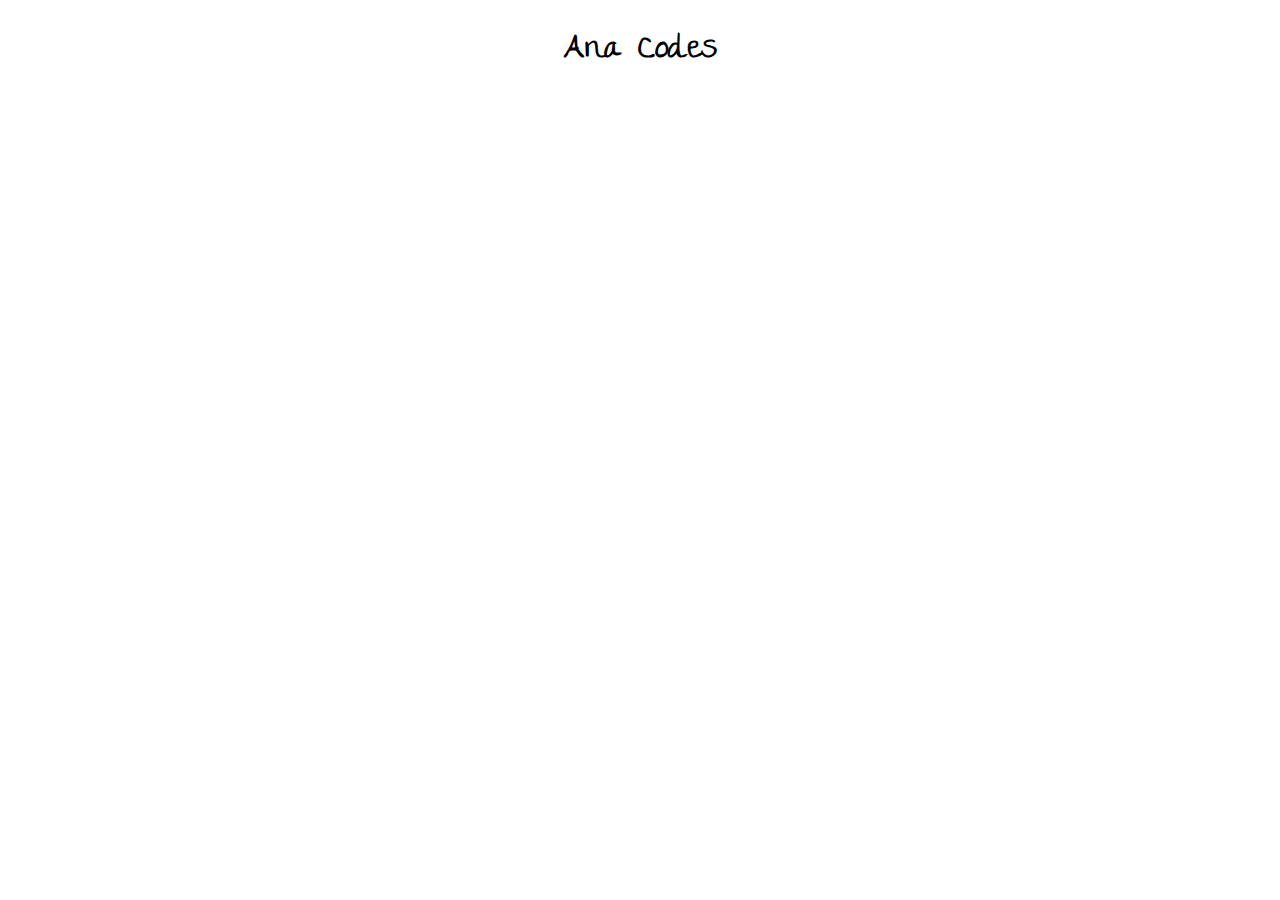
==== index.html @ d7c9a90d "first commit" ====
<!DOCTYPE html>
<html>
<head>
	<title>Ana Codes</title>
	<link rel="stylesheet" type="text/css" href="style.css">
	<link href="https://fonts.googleapis.com/css?family=The+Girl+Next+Door&display=swap" rel="stylesheet">
</head>
<body>
<div class="page-content">
	<h1>Ana Codes</h1>	
</div>

<div class="sidebar" onclick="visibility: visible;
  opacity: 1;">
	<ul>
		<li>About</li>
		<li>Projects</li>
		<li>Blog</li>
		<li>Contact</li>
	</ul>
</div>


<script type="text/javascript"src="script.js"></script>
</body>
</html>
---- style.css ----
h1{
	text-align: center;
	font-family: 'The Girl Next Door', cursive;
}
ul{
	list-style: none;
}
div > ul {
  visibility: hidden;
  opacity: 0;
  transition: visibility 0s, opacity 0.5s linear;
}
div:hover> ul {
  visibility: visible;
  opacity: 1;
}
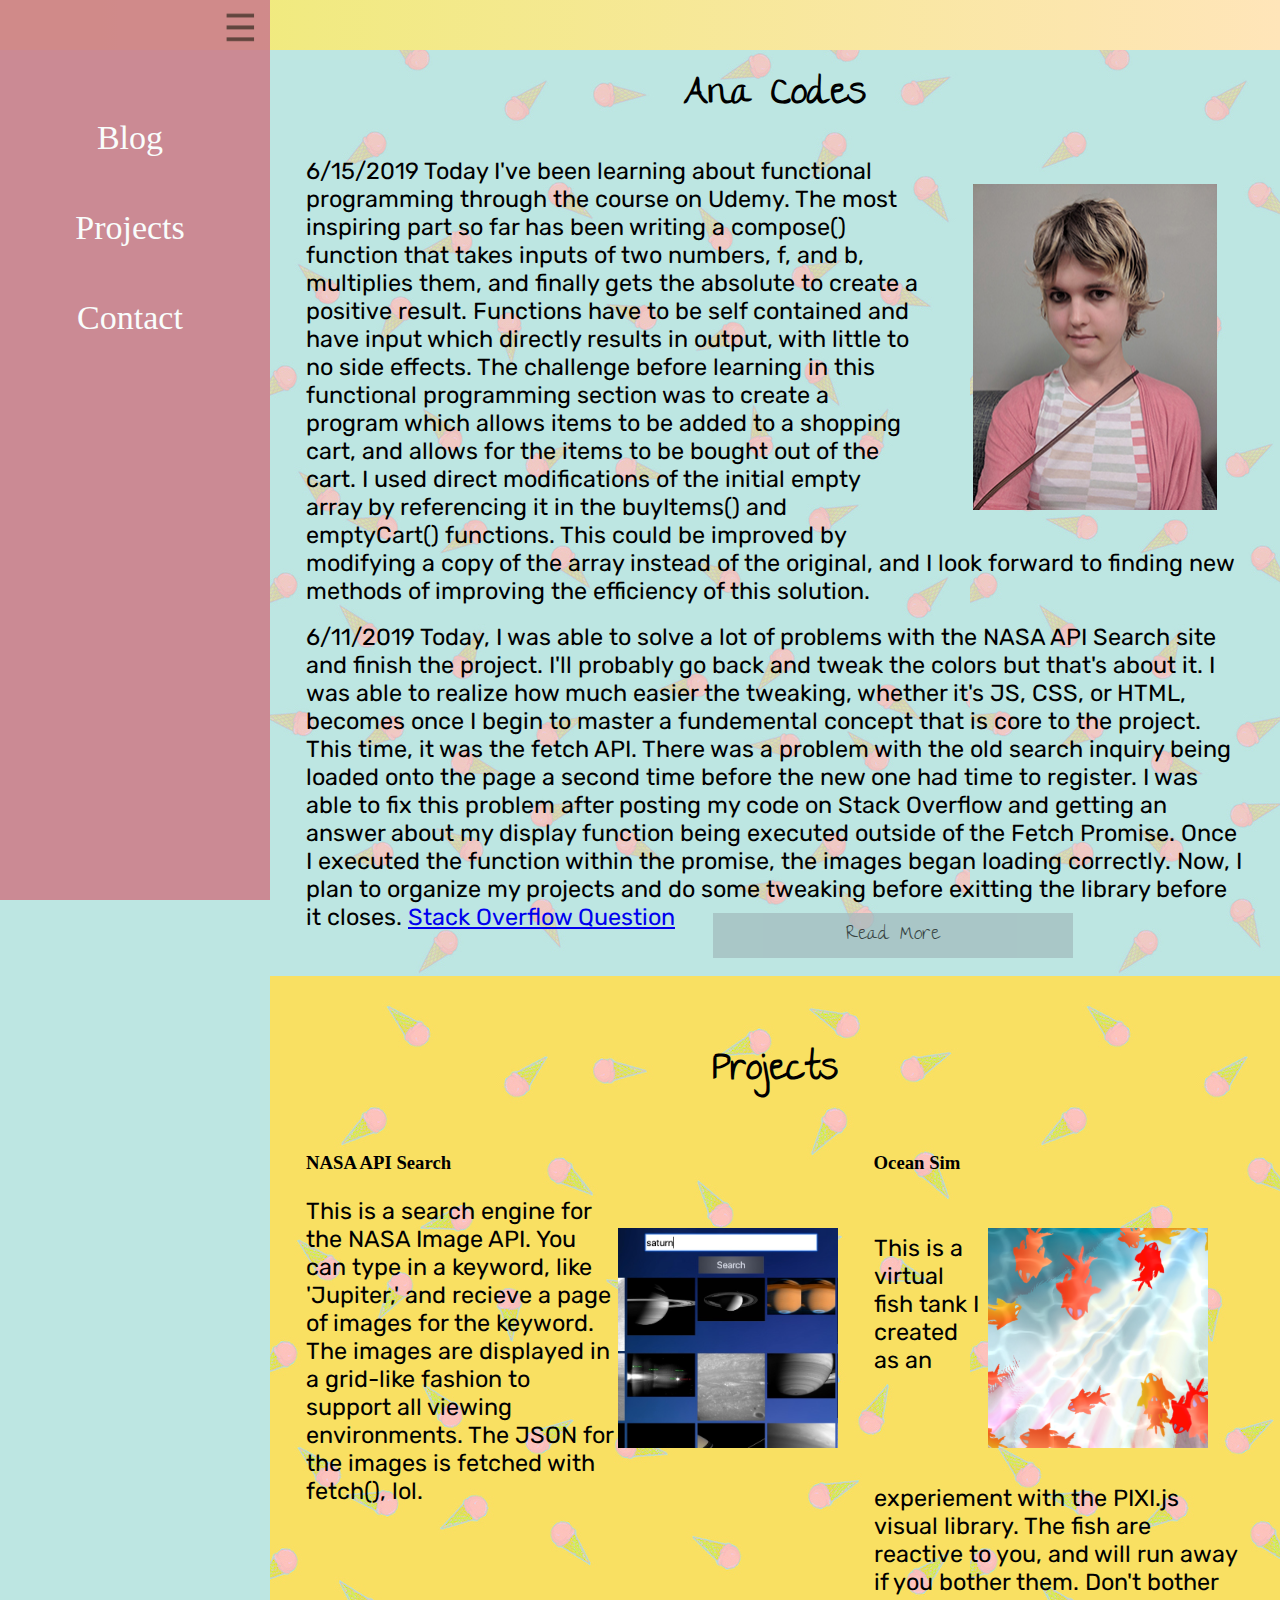
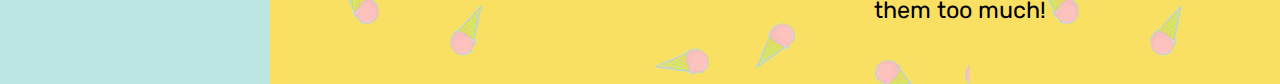
==== commit 6d616050: "updates" ====
--- a/index.html
+++ b/index.html
@@ -2,22 +2,98 @@
 <html>
 <head>
 	<title>Ana Codes</title>
-	<link rel="stylesheet" type="text/css" href="style.css">
 	<link href="https://fonts.googleapis.com/css?family=The+Girl+Next+Door&display=swap" rel="stylesheet">
+	<link href="https://fonts.googleapis.com/css?family=Rubik&display=swap" rel="stylesheet">
+	<meta name="viewport" content="width=device-width, initial-scale=0.65">
+		<link rel="stylesheet" type="text/css" href="style.css">
 </head>
 <body>
-<div class="page-content">
-	<h1>Ana Codes</h1>	
+<div class='topbar' id='topbar'>
+	<span onclick="openNav();" id='navBtn'><img width="50px" height="50px" src="/images/opennav.png"></span>
+</div>
+<div class="hoverZone" onmouseover="openNav()" onmouseout="closeNav()"></div>
+<div class="sidebar" id="mySidebar" onmouseover="openNav()" onmouseout="closeNav()">
+
+<span onclick="closeNav();" id='closeNav'><img width="50px" height="50px" src="/images/opennav.png"></span>
+	<ul id="ul">
+		<li>Blog</li>
+		<li>Projects</li>
+		<li>Contact</li>
+	</ul>
 </div>
 
-<div class="sidebar" onclick="visibility: visible;
-  opacity: 1;">
-	<ul>
-		<li>About</li>
-		<li>Projects</li>
-		<li>Blog</li>
-		<li>Contact</li>
-	</ul>
+
+<div id="pages">
+	<div id="page-content">
+
+		<div id='content-header'>
+			<h1>Ana Codes</h1>
+			
+			
+		</div>
+		<div id="flex">	
+			<img id='ana' src="/images/ana3.jpg">
+					<div id="text">
+						6/15/2019
+						Today I've been learning about functional programming through the course on Udemy. The most inspiring part so far has been writing a compose() function that takes inputs of two numbers, f, and b, multiplies them, and finally gets the absolute to create a positive result. Functions have to be self contained and have input which directly results in output, with little to no side effects. The challenge before learning in this functional programming section was to create a program which allows items to be added to a shopping cart, and allows for the items to be bought out of the cart. I used direct modifications of the initial empty array by referencing it in the buyItems() and emptyCart() functions. This could be improved by modifying a copy of the array instead of the original, and I look forward to finding new methods of improving the efficiency of this solution. 
+					</div>
+					<br>
+					<div id="text">
+						6/11/2019
+						Today, I was able to solve a lot of problems with the NASA API Search site and finish the project. I'll probably go back and tweak the colors but that's about it. I was able to realize how much easier the tweaking, whether it's JS, CSS, or HTML, becomes once I begin to master a fundemental concept that is core to the project. This time, it was the fetch API. There was a problem with the old search inquiry being loaded onto the page a second time before the new one had time to register. I was able to fix this problem after posting my code on Stack Overflow and getting an answer about my display function being executed outside of the Fetch Promise. Once I executed the function within the promise, the images began loading correctly. Now, I plan to organize my projects and do some tweaking before exitting the library before it closes. 
+						<a href="https://stackoverflow.com/questions/56550693/how-can-i-prevent-this-fetch-api-searchbar-from-loading-old-inquiries-before-new?noredirect=1#comment99683686_56550693">Stack Overflow Question</a>
+					<button onClick='readMore()' id='moreBtn'>Read More</button>
+					</div>
+					<div id="readMore">
+						<br> 
+						<div id='text'>
+						6/10/2019
+						I have been struggling with handling the JSON responses from the NASA API today. The images were loaded correctly onto the page based on a search inquiry which called the API, but there was an issue with errors in accessing the image URLs in the API during certain cases, which would cause console errors and prevent the images from loading. Also, 400 errors were not handled correctly. I'm currently researching promises to resolve this issue, but I'm planning to rewrite the whole script as there was also an issue with the images being cleared for the next search after they were displayed. The display lagged about one search behind unless the search button was clicked multiple times. I tried to fix this issue by running the clear() function several times for each click, but it still was taking multiple clicks. Hopefully both of these errors will be fixed with Promises.
+						</div>
+						<br> 
+						<div id="text">
+						6/08/2019
+						Today, Andrei Neaogie's "Advanced Javascript Concepts" and Cassidy Williams's "Javascript and React for Developers" were helpful as I coded at the Richland Library and the coffee shop. The highlight of the day was figuring out a difficult challenge with JSON from the NASA API. I ended up using localstorage to store the JSON and recall it to store it again with a variable to finally be accessible through the window object. I'm looking forward to taking it easy tomorrow, and getting a few more things figured out with this website as well as possibly solving more of the challenge hopefully to be done with the core javascript by the end of the day on Monday.  
+						</div>
+					<div id="text">
+						6/06/2019
+						I had a good time today working at the Richland Library after starting at Starbucks. I coded with Andrei Neaogies "Javascript Fundementals" course and tried a few of the higher difficulty edabit challenges. Usually I can solve the harder difficulty challenges, but today one relating to repeated characters of strings was especially hard. I used a for loop to cycle through each character and accessed them with an if statement checking if charOf() was equal to a repeat of the same character. This algorithm is faulty and problematic. I also brushed with a youtube series on recursion which started with this statements and how to bind different contexts to the this.
+						</div>
+	<br>
+					<div id="text">
+						6/05/2019
+						The site is starting to come together as I work with flexbox and colors. The nav bar really came together yesterday when I started using event listeners to modify CSS styles. By the end of the day, I'm going to have at least one more page, whether that is Projects or Contact, and create the smooth scrolling animation between pages. 
+						</div>
+	<br>
+		<div id="text">
+			   6/04/2019
+					     my name is ana and i code with javascript, html, and css. i'm looking forward to starting at hack reactor this september.</div>	
+			     </div>	
+			</div>
+	</div>
+	<div id="page2-content">
+		<h1>Projects</h1>
+		<div id="chart">
+			<div id="project">
+				<h3>NASA API Search</h2>
+				<a style='width: 220px;
+	height: auto;
+	float: right;
+	padding: 2vh;' href="/projects/nasa-api" target="_blank"><img id='primg' src="/images/nasa-api.jpg"></a>
+				<p id='text'>This is a search engine for the NASA Image API. You can type in a keyword, like 'Jupiter,' and recieve a page of images for the keyword. The images are displayed in a grid-like fashion to support all viewing environments. The JSON for the images is fetched with fetch(), lol. </p>
+			</div>
+
+	<div id="project">
+				<h3>Ocean Sim</h2>
+				<a style='width: 220px;
+	height: auto;
+	float: right;
+	padding: 2vh;' href="https://ina-fish.github.io/fish-sim/" target="_blank"><img id='primg' src="/images/fish.png"></a>
+	<br>
+				<p id='text'>This is a virtual fish tank I created as an experiement with the PIXI.js visual library. The fish are reactive to you, and will run away if you bother them. Don't bother them too much!</p>
+			</div>
+		</div>
+	</div>
 </div>
 
 
--- a/style.css
+++ b/style.css
@@ -1,16 +1,149 @@
+html{
+	overflow: hidden;
+}
+html, body{
+	display: block
+	height:100%;
+	overflow-y:scroll;
+	-webkit-overflow-scrolling: touch;
+	margin: 0;
+background-color: rgb(189, 230, 226);
+}
+
+#pages{
+
+}
+.topbar{
+	height: 50px;
+	width: 100%;
+	background: /*linear-gradient(90deg, rgba(238,235,118,1) 8%, rgba(255,229,185,1) 100%);*/
+	opacity: 0.9;
+	position: fixed;
+}
+#page-content{
+display: inline-block;
+transition: 0.5s;
+font-size: 16px;
+padding: 4vh;
+padding-bottom: 2vh;
+height:100%;
+background-image: url(/images/bg2.jpg);
+background-repeat: repeat;
+}
+
+#readMore{
+	display: none;
+}
+#moreBtn{
+	float:right;
+	height: 5vh;
+	width: 40vh;
+	margin-top: 10px;
+	margin-right: 19vh;
+	font-size: 20px;
+	opacity: 0.7;
+	background-color: rgb(161, 185, 188);
+	border:none;
+	font-family: 'The Girl Next Door', cursive;
+}
+
+#page2-content{
+transition: 0.5s;
+font-size: 16px;
+background-size: 700, 980;
+padding: 4vh;
+height:100%;
+background-image: url(/images/bg3.jpg);
+background-repeat: repeat;
+}
 h1{
 	text-align: center;
 	font-family: 'The Girl Next Door', cursive;
+	font-size: 38px;
+}
+@media only screen and (max-width: 600px){
+	#ana{
+		width: 183px;
+		height: 245px;
+		padding: 1vh;
+		margin-left: 1vh;
+	}
+	#page-content{
+		padding: 2vh;
+	}
+}
+#ana{
+	margin-left: 3vh;
+	padding: 3vh;
+	width: 244px;
+	height:326px;
+	float: right;
+
+}
+#chart{
+	display: flex;
+	flex-direction: row;
+}
+#flex{
+display: inherit;
+
+
+}
+#text{
+	font-size: 2.6vh;
+	font-family: 'Rubik', sans-serif;
+}
+
+
+.sidebar{
+	position: fixed;
+	opacity: 0;
+	background-color: rgb(204, 128, 140);
+	align-items: left;
+	height: 100%;
+	width: 0px;
+	transition: 0.5s;
+	color:white;
+	text-align: right;
+	width: 40vh;
+}
+.hoverZone{
+	position: fixed;
+	height:1000px;
+	width:100px;
+	background-color: black;
+	align-items: left;
+	opacity: 0;
 }
 ul{
+text-align: center;
 	list-style: none;
+	transition: 0.5s;
+	opacity: 0;
+	color:white;
+	margin-right: 25px;
+	padding-right: 25px;
+	font-size: 34px;
+	line-height: 10vh;
 }
-div > ul {
-  visibility: hidden;
-  opacity: 0;
-  transition: visibility 0s, opacity 0.5s linear;
+#navBtn{
+	font-size: 45px;
+	transition: 0.4s;
+	position: fixed;
+	float: top;
 }
-div:hover> ul {
-  visibility: visible;
-  opacity: 1;
-}+#closeNav{
+	position: relative;
+	opacity: 0;
+	font-size: 36px;
+	padding-left: 5px;
+	padding-right: 5px;
+	transition: 0.4s;
+	cursor:default;
+}
+#primg{
+	width: 220px;
+	height: auto;
+	float: right;
+	padding: 2vh;
+}
